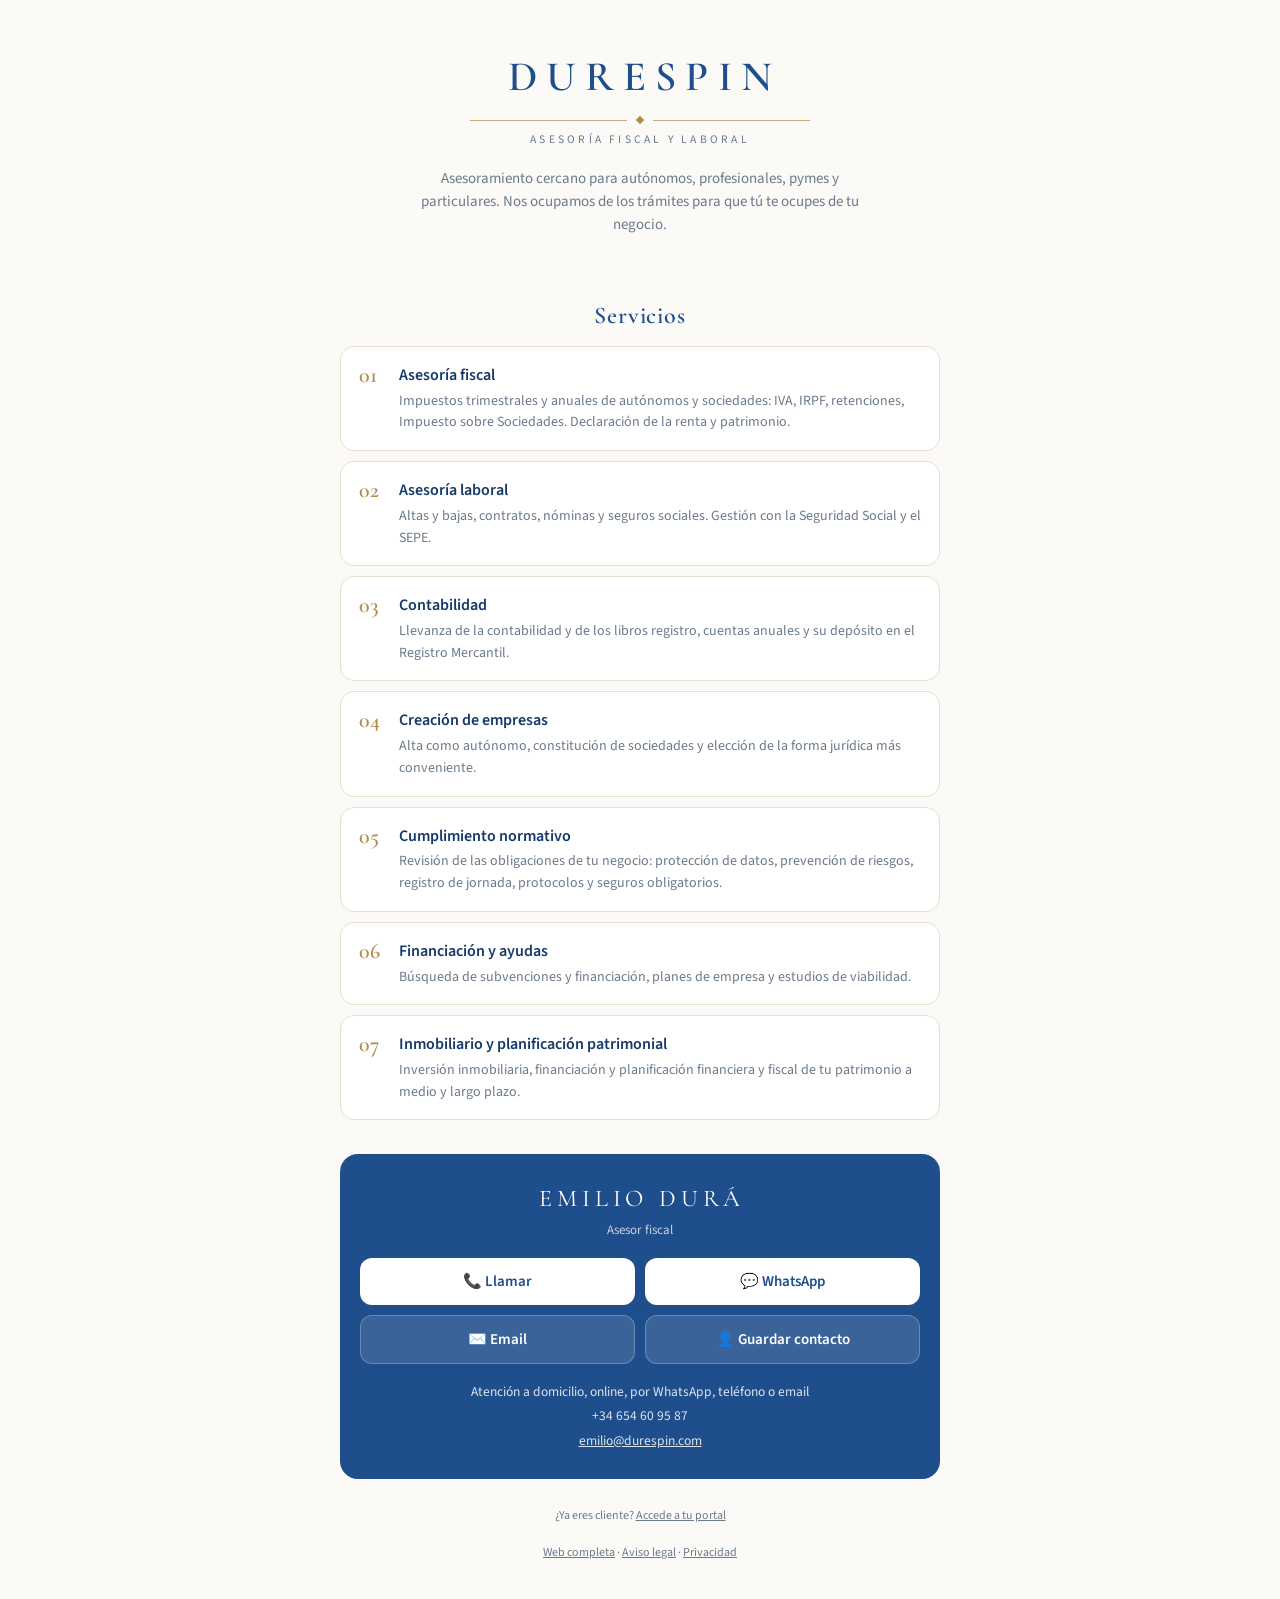
==== servicios/index.html @ 92fb4350 "Add files via upload" ====
<!DOCTYPE html>
<html lang="es">
<head>
<meta charset="UTF-8">
<meta name="viewport" content="width=device-width, initial-scale=1.0">
<meta name="theme-color" content="#1F4E8C">
<link rel="icon" href="/favicon.svg" type="image/svg+xml">
<title>Durespin · Servicios de asesoría fiscal y laboral</title>
<meta name="description" content="Emilio Durá · Asesoría fiscal, laboral y contable para autónomos y empresas. Planificación financiera y patrimonial.">
<link rel="preconnect" href="https://fonts.googleapis.com">
<link rel="preconnect" href="https://fonts.gstatic.com" crossorigin>
<link href="https://fonts.googleapis.com/css2?family=Cormorant+Garamond:wght@500;600&family=Source+Sans+3:wght@400;600&display=swap" rel="stylesheet">
<style>
:root{--navy:#1F4E8C;--navy-d:#163A69;--gold:#B08D4A;--ink:#22303F;--muted:#6B7A8C;--line:#E6E0D2;--bg:#FBFAF7;}
*{box-sizing:border-box;margin:0;padding:0;}
body{font-family:'Source Sans 3',-apple-system,'Segoe UI',sans-serif;background:var(--bg);color:var(--ink);line-height:1.55;}
.wrap{max-width:640px;margin:0 auto;padding:0 20px;}
header{text-align:center;padding:44px 0 26px;}
.marca{font-family:'Cormorant Garamond',Georgia,serif;font-weight:600;font-size:clamp(30px,8vw,42px);letter-spacing:.22em;color:var(--navy);padding-left:.22em;}
.regla{display:flex;align-items:center;gap:10px;justify-content:center;margin:8px auto 8px;max-width:340px;}
.regla span{flex:1;height:1px;background:var(--gold);opacity:.7;}
.regla i{width:6px;height:6px;background:var(--gold);transform:rotate(45deg);}
.lema{font-size:11.5px;letter-spacing:.28em;text-transform:uppercase;color:var(--muted);}
.intro{text-align:center;color:var(--muted);font-size:15px;margin:18px auto 0;max-width:470px;}
h2{font-family:'Cormorant Garamond',Georgia,serif;font-weight:600;color:var(--navy);font-size:24px;letter-spacing:.04em;margin:34px 0 12px;text-align:center;}
.serv{background:white;border:1px solid var(--line);border-radius:14px;padding:16px 18px;margin-bottom:10px;display:flex;gap:14px;}
.num{font-family:'Cormorant Garamond',Georgia,serif;color:var(--gold);font-size:22px;font-weight:600;line-height:1.1;min-width:26px;}
.serv h3{font-size:16px;color:var(--navy-d);font-weight:600;margin-bottom:3px;}
.serv p{font-size:14px;color:var(--muted);}
.contacto{background:var(--navy);color:white;border-radius:18px;padding:26px 20px;margin:34px 0 18px;text-align:center;}
.contacto .nombre{font-family:'Cormorant Garamond',Georgia,serif;font-size:24px;letter-spacing:.2em;padding-left:.2em;}
.contacto .sub{font-size:13px;opacity:.75;margin:2px 0 18px;}
.btns{display:grid;grid-template-columns:1fr 1fr;gap:10px;}
.btn{display:flex;align-items:center;justify-content:center;gap:8px;padding:12px 10px;border-radius:12px;text-decoration:none;font-weight:600;font-size:15px;}
.b1{background:white;color:var(--navy);}
.b2{background:rgba(255,255,255,.12);color:white;border:1px solid rgba(255,255,255,.25);}
.btn.full{grid-column:1/-1;}
.datos{font-size:13.5px;opacity:.85;margin-top:16px;line-height:1.8;}
.datos a{color:white;}
footer{text-align:center;font-size:12px;color:var(--muted);padding:10px 0 36px;}
footer a{color:var(--muted);}
</style>
</head>
<body>
<div class="wrap">
  <header>
    <div class="marca">DURESPIN</div>
    <div class="regla"><span></span><i></i><span></span></div>
    <div class="lema">Asesoría fiscal y laboral</div>
    <p class="intro">Asesoramiento cercano para autónomos, profesionales, pymes y particulares. Nos ocupamos de los trámites para que tú te ocupes de tu negocio.</p>
  </header>

  <h2>Servicios</h2>
  <div class="serv"><div class="num">01</div><div><h3>Asesoría fiscal</h3><p>Impuestos trimestrales y anuales de autónomos y sociedades: IVA, IRPF, retenciones, Impuesto sobre Sociedades. Declaración de la renta y patrimonio.</p></div></div>
  <div class="serv"><div class="num">02</div><div><h3>Asesoría laboral</h3><p>Altas y bajas, contratos, nóminas y seguros sociales. Gestión con la Seguridad Social y el SEPE.</p></div></div>
  <div class="serv"><div class="num">03</div><div><h3>Contabilidad</h3><p>Llevanza de la contabilidad y de los libros registro, cuentas anuales y su depósito en el Registro Mercantil.</p></div></div>
  <div class="serv"><div class="num">04</div><div><h3>Creación de empresas</h3><p>Alta como autónomo, constitución de sociedades y elección de la forma jurídica más conveniente.</p></div></div>
  <div class="serv"><div class="num">05</div><div><h3>Cumplimiento normativo</h3><p>Revisión de las obligaciones de tu negocio: protección de datos, prevención de riesgos, registro de jornada, protocolos y seguros obligatorios.</p></div></div>
  <div class="serv"><div class="num">06</div><div><h3>Financiación y ayudas</h3><p>Búsqueda de subvenciones y financiación, planes de empresa y estudios de viabilidad.</p></div></div>
  <div class="serv"><div class="num">07</div><div><h3>Inmobiliario y planificación patrimonial</h3><p>Inversión inmobiliaria, financiación y planificación financiera y fiscal de tu patrimonio a medio y largo plazo.</p></div></div>

  <div class="contacto">
    <div class="nombre">EMILIO DURÁ</div>
    <div class="sub">Asesor fiscal</div>
    <div class="btns">
      <a class="btn b1" href="tel:+34654609587">📞 Llamar</a>
      <a class="btn b1" href="https://wa.me/34654609587?text=Hola%20Emilio%2C%20me%20gustar%C3%ADa%20informaci%C3%B3n%20sobre%20tus%20servicios.">💬 WhatsApp</a>
      <a class="btn b2" href="mailto:emilio@durespin.com?subject=Consulta%20Durespin">✉️ Email</a>
      <a class="btn b2" href="#" id="vcard" download="Emilio_Dura_Durespin.vcf">👤 Guardar contacto</a>
    </div>
    <div class="datos">Atención a domicilio, online, por WhatsApp, teléfono o email<br>+34 654 60 95 87<br><a href="mailto:emilio@durespin.com">emilio@durespin.com</a></div>
  </div>
  <footer>¿Ya eres cliente? <a href="https://duraspinvest.github.io/portal-cliente/">Accede a tu portal</a><br><br><a href="/">Web completa</a> · <a href="/aviso-legal.html">Aviso legal</a> · <a href="/privacidad.html">Privacidad</a></footer>
</div>
<script>
const v=['BEGIN:VCARD','VERSION:3.0','N:Durá;Emilio;;;','FN:Emilio Durá','ORG:Durespin','TITLE:Asesor fiscal','TEL;TYPE=CELL:+34654609587','EMAIL:emilio@durespin.com','URL:https://www.durespin.com/servicios/','NOTE:Asesoría fiscal y laboral','END:VCARD'].join('\r\n');
document.getElementById('vcard').href='data:text/vcard;charset=utf-8,'+encodeURIComponent(v);
</script>
</body>
</html>
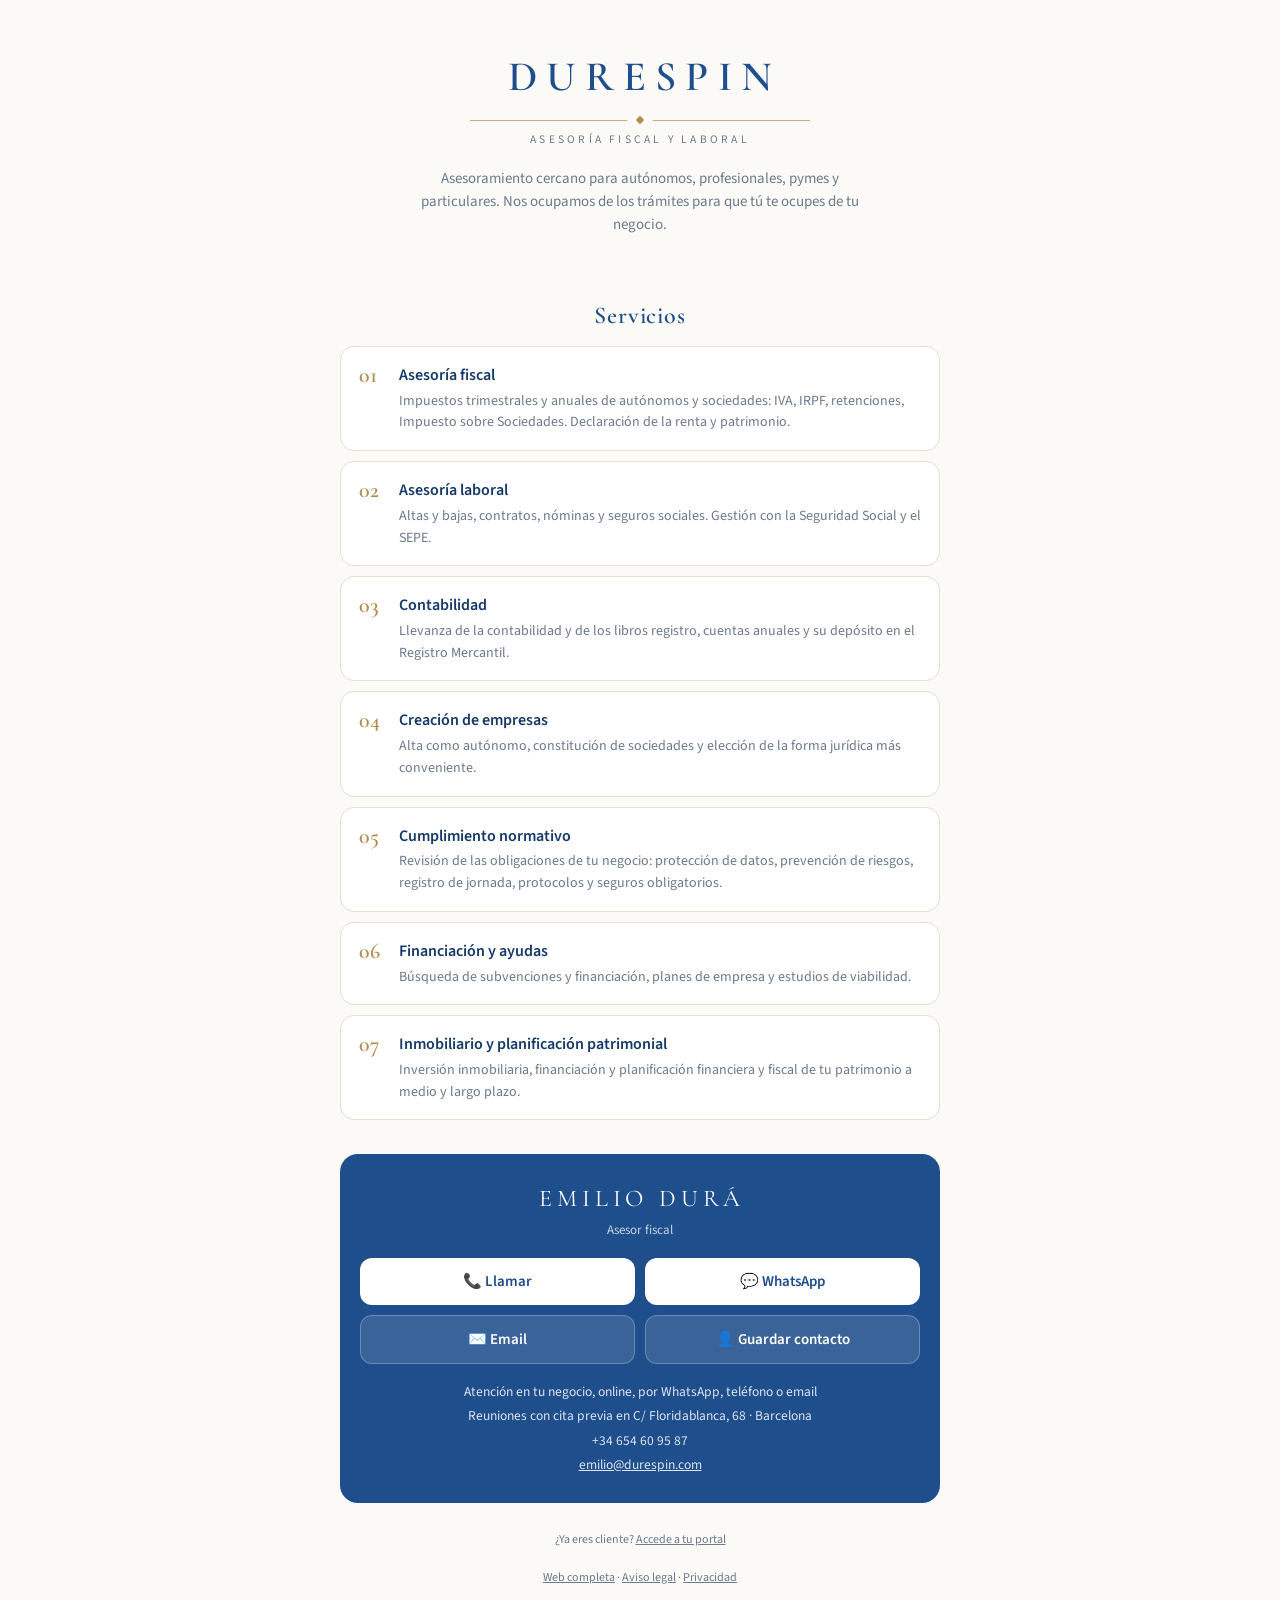
==== commit 967a502f: "Add files via upload" ====
--- a/servicios/index.html
+++ b/servicios/index.html
@@ -68,7 +68,7 @@
       <a class="btn b2" href="mailto:emilio@durespin.com?subject=Consulta%20Durespin">✉️ Email</a>
       <a class="btn b2" href="#" id="vcard" download="Emilio_Dura_Durespin.vcf">👤 Guardar contacto</a>
     </div>
-    <div class="datos">Atención a domicilio, online, por WhatsApp, teléfono o email<br>+34 654 60 95 87<br><a href="mailto:emilio@durespin.com">emilio@durespin.com</a></div>
+    <div class="datos">Atención en tu negocio, online, por WhatsApp, teléfono o email<br>Reuniones con cita previa en C/ Floridablanca, 68 · Barcelona<br>+34 654 60 95 87<br><a href="mailto:emilio@durespin.com">emilio@durespin.com</a></div>
   </div>
   <footer>¿Ya eres cliente? <a href="https://duraspinvest.github.io/portal-cliente/">Accede a tu portal</a><br><br><a href="/">Web completa</a> · <a href="/aviso-legal.html">Aviso legal</a> · <a href="/privacidad.html">Privacidad</a></footer>
 </div>
